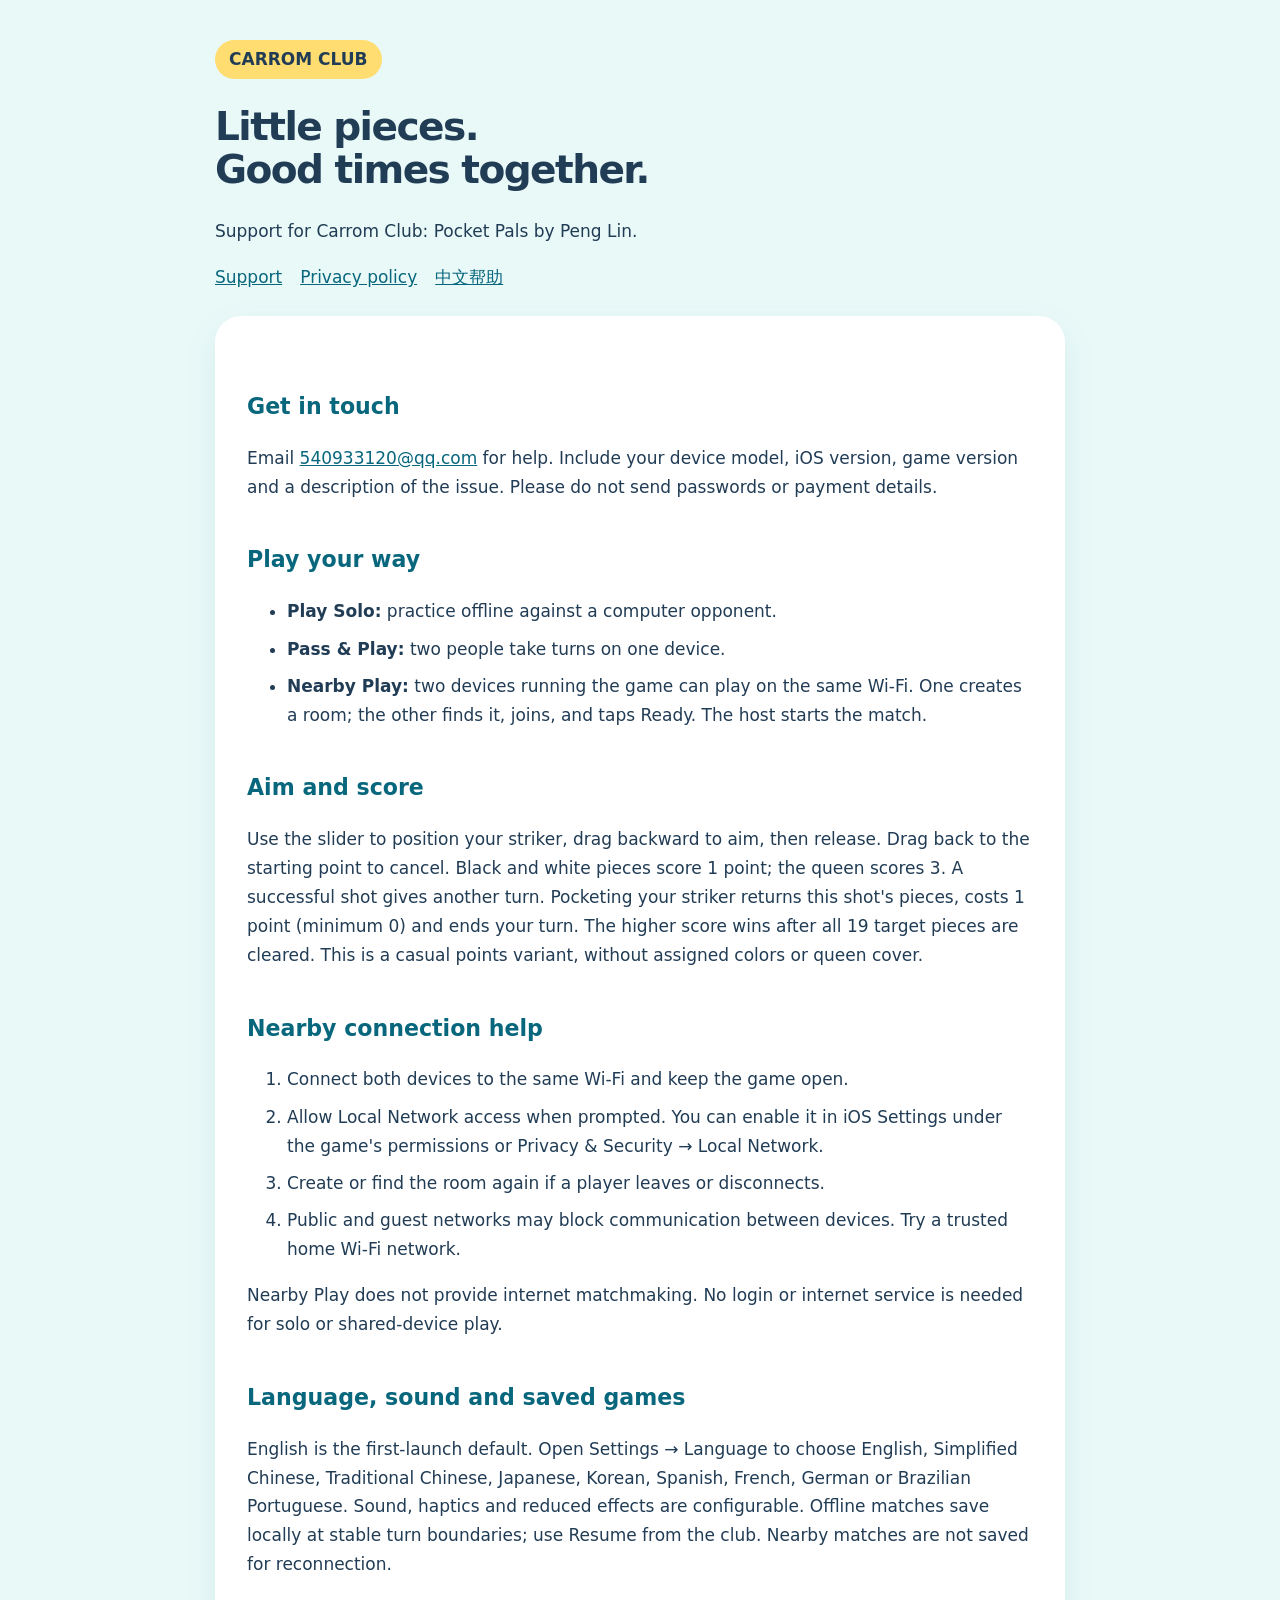
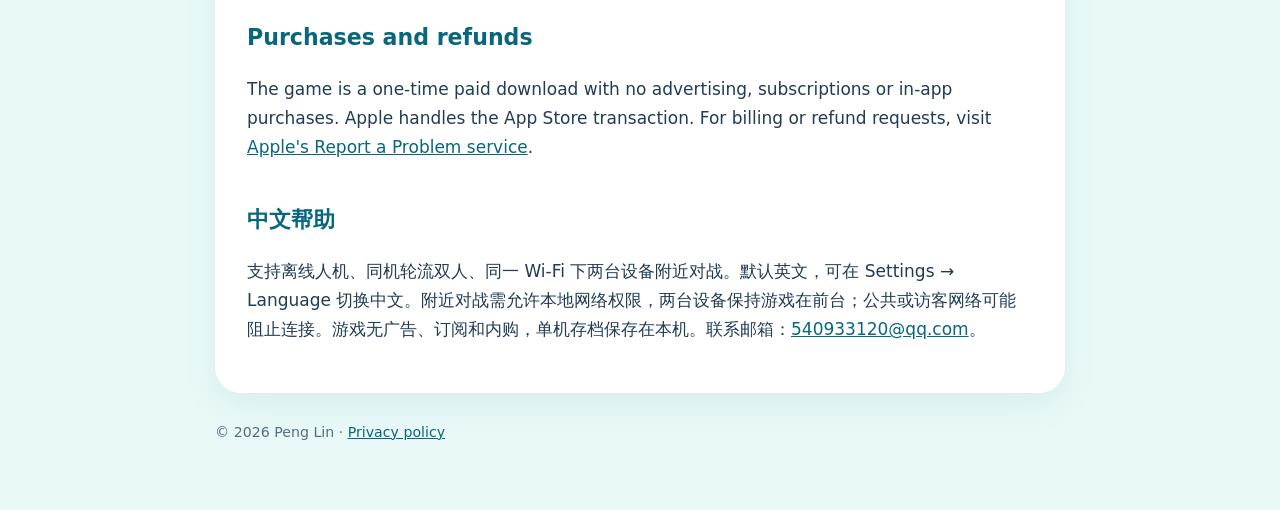
==== index.html @ e0d89e82 "Publish Carrom Club support and privacy policy" ====
<!doctype html><html lang="en"><meta charset="utf-8"><meta name="viewport" content="width=device-width,initial-scale=1"><title>Carrom Club: Pocket Pals — Support</title><link rel="stylesheet" href="style.css"><header><span class="badge">CARROM CLUB</span><h1>Little pieces.<br>Good times together.</h1><p>Support for Carrom Club: Pocket Pals by Peng Lin.</p><nav><a href="index.html">Support</a><a href="privacy.html">Privacy policy</a><a href="#zh">中文帮助</a></nav></header><main><h2>Get in touch</h2><p>Email <a href="mailto:540933120@qq.com">540933120@qq.com</a> for help. Include your device model, iOS version, game version and a description of the issue. Please do not send passwords or payment details.</p><h2>Play your way</h2><ul><li><strong>Play Solo:</strong> practice offline against a computer opponent.</li><li><strong>Pass &amp; Play:</strong> two people take turns on one device.</li><li><strong>Nearby Play:</strong> two devices running the game can play on the same Wi-Fi. One creates a room; the other finds it, joins, and taps Ready. The host starts the match.</li></ul><h2>Aim and score</h2><p>Use the slider to position your striker, drag backward to aim, then release. Drag back to the starting point to cancel. Black and white pieces score 1 point; the queen scores 3. A successful shot gives another turn. Pocketing your striker returns this shot's pieces, costs 1 point (minimum 0) and ends your turn. The higher score wins after all 19 target pieces are cleared. This is a casual points variant, without assigned colors or queen cover.</p><h2>Nearby connection help</h2><ol><li>Connect both devices to the same Wi-Fi and keep the game open.</li><li>Allow Local Network access when prompted. You can enable it in iOS Settings under the game's permissions or Privacy &amp; Security → Local Network.</li><li>Create or find the room again if a player leaves or disconnects.</li><li>Public and guest networks may block communication between devices. Try a trusted home Wi-Fi network.</li></ol><p>Nearby Play does not provide internet matchmaking. No login or internet service is needed for solo or shared-device play.</p><h2>Language, sound and saved games</h2><p>English is the first-launch default. Open Settings → Language to choose English, Simplified Chinese, Traditional Chinese, Japanese, Korean, Spanish, French, German or Brazilian Portuguese. Sound, haptics and reduced effects are configurable. Offline matches save locally at stable turn boundaries; use Resume from the club. Nearby matches are not saved for reconnection.</p><h2>Purchases and refunds</h2><p>The game is a one-time paid download with no advertising, subscriptions or in-app purchases. Apple handles the App Store transaction. For billing or refund requests, visit <a href="https://reportaproblem.apple.com/">Apple's Report a Problem service</a>.</p><h2 id="zh">中文帮助</h2><p>支持离线人机、同机轮流双人、同一 Wi-Fi 下两台设备附近对战。默认英文，可在 Settings → Language 切换中文。附近对战需允许本地网络权限，两台设备保持游戏在前台；公共或访客网络可能阻止连接。游戏无广告、订阅和内购，单机存档保存在本机。联系邮箱：<a href="mailto:540933120@qq.com">540933120@qq.com</a>。</p></main><footer><small>© 2026 Peng Lin · <a href="privacy.html">Privacy policy</a></small></footer></html>
---- style.css ----
:root{font:17px/1.7 system-ui,sans-serif;color:#213c55;background:#e9f9f8}body{max-width:850px;margin:0 auto;padding:40px 22px}header,main,footer{margin-bottom:24px}main{background:white;border-radius:26px;padding:32px;box-shadow:0 12px 35px #08677d14}h1{font-size:2.3rem;line-height:1.1;letter-spacing:-.04em}h2{font-size:1.3rem;margin-top:1.8em;color:#08677d}a{color:#08677d}nav a{margin-right:18px}small{color:#536f7e}.badge{display:inline-block;background:#ffdd70;padding:5px 14px;border-radius:20px;font-weight:700}li{margin-bottom:.5em}@media(max-width:500px){body{padding:24px 16px}main{padding:22px}h1{font-size:2rem}}
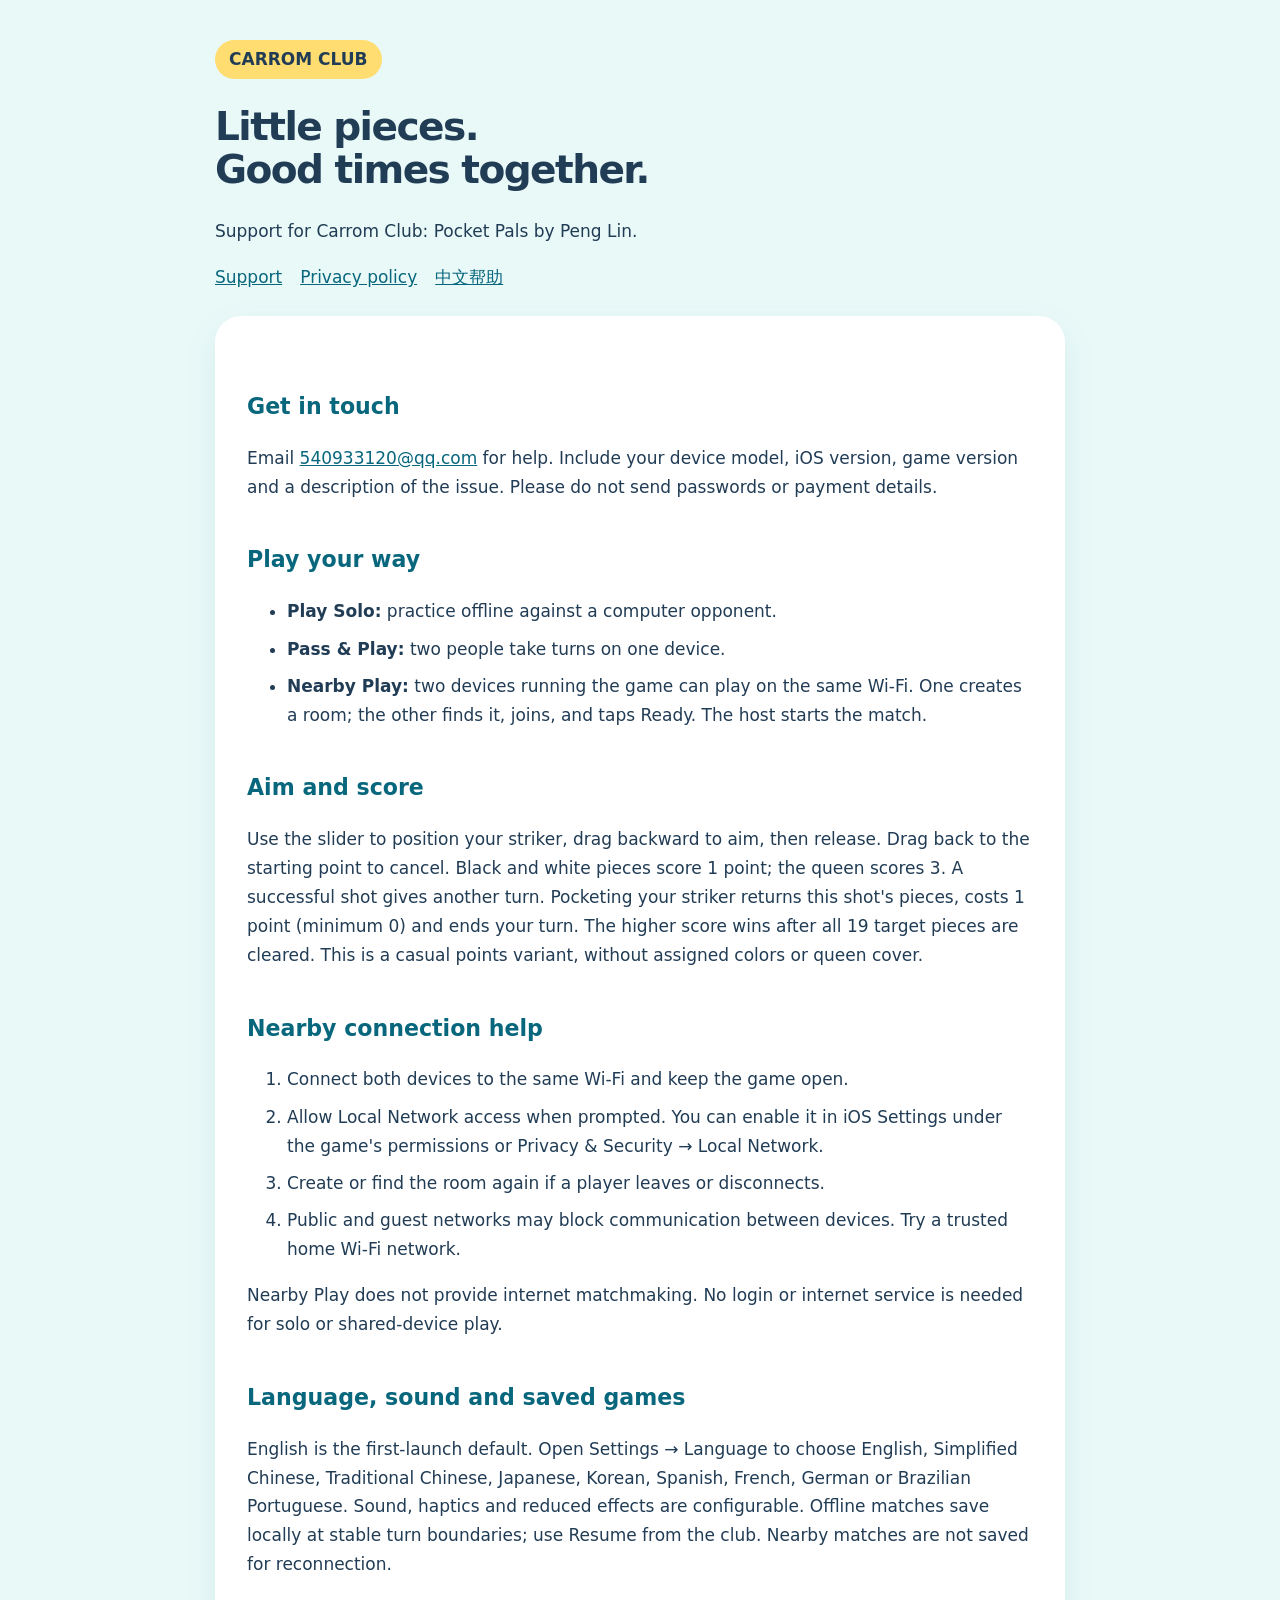
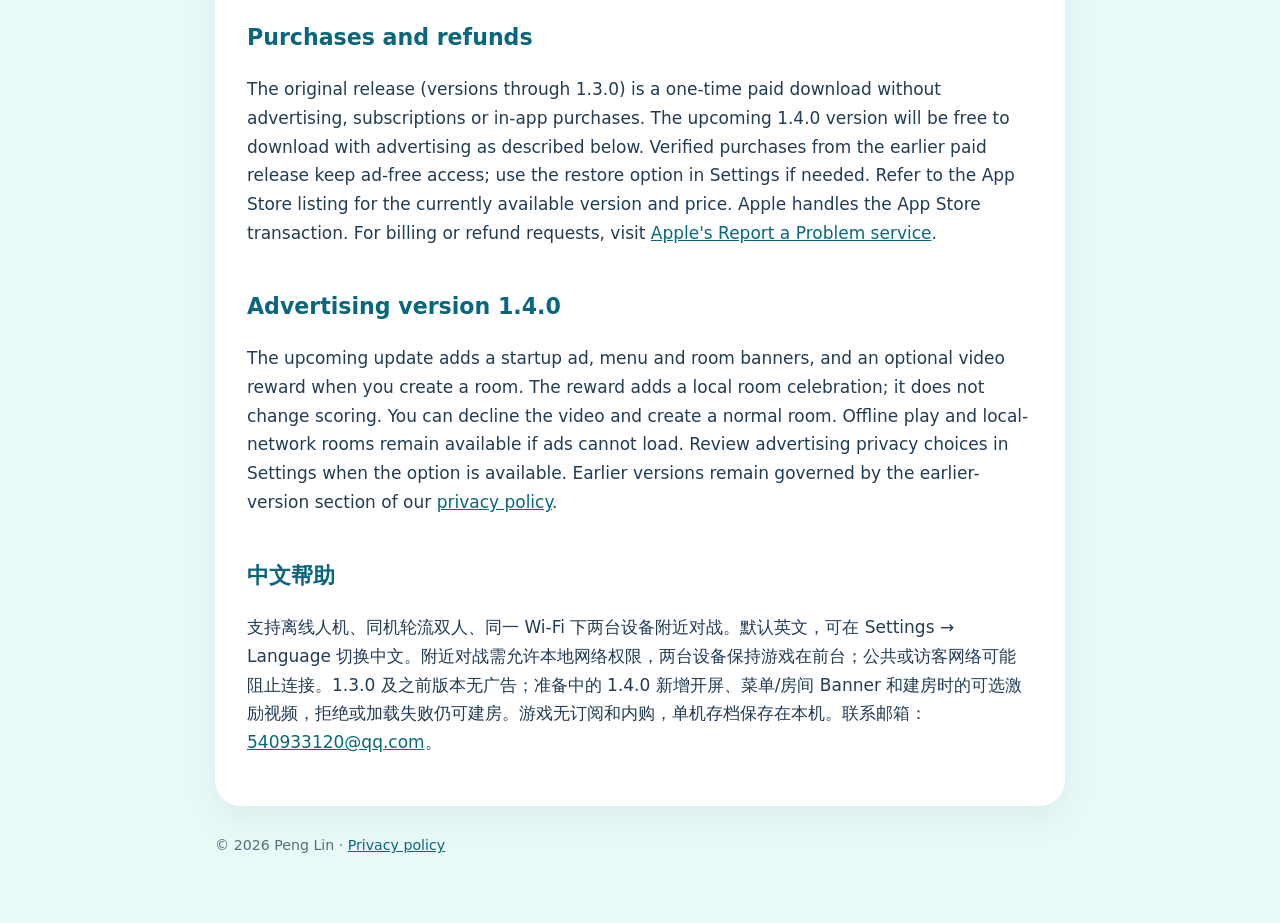
==== commit cab7528f: "Document upcoming free advertising version and legacy ad-free access" ====
--- a/index.html
+++ b/index.html
@@ -1 +1 @@
-<!doctype html><html lang="en"><meta charset="utf-8"><meta name="viewport" content="width=device-width,initial-scale=1"><title>Carrom Club: Pocket Pals — Support</title><link rel="stylesheet" href="style.css"><header><span class="badge">CARROM CLUB</span><h1>Little pieces.<br>Good times together.</h1><p>Support for Carrom Club: Pocket Pals by Peng Lin.</p><nav><a href="index.html">Support</a><a href="privacy.html">Privacy policy</a><a href="#zh">中文帮助</a></nav></header><main><h2>Get in touch</h2><p>Email <a href="mailto:540933120@qq.com">540933120@qq.com</a> for help. Include your device model, iOS version, game version and a description of the issue. Please do not send passwords or payment details.</p><h2>Play your way</h2><ul><li><strong>Play Solo:</strong> practice offline against a computer opponent.</li><li><strong>Pass &amp; Play:</strong> two people take turns on one device.</li><li><strong>Nearby Play:</strong> two devices running the game can play on the same Wi-Fi. One creates a room; the other finds it, joins, and taps Ready. The host starts the match.</li></ul><h2>Aim and score</h2><p>Use the slider to position your striker, drag backward to aim, then release. Drag back to the starting point to cancel. Black and white pieces score 1 point; the queen scores 3. A successful shot gives another turn. Pocketing your striker returns this shot's pieces, costs 1 point (minimum 0) and ends your turn. The higher score wins after all 19 target pieces are cleared. This is a casual points variant, without assigned colors or queen cover.</p><h2>Nearby connection help</h2><ol><li>Connect both devices to the same Wi-Fi and keep the game open.</li><li>Allow Local Network access when prompted. You can enable it in iOS Settings under the game's permissions or Privacy &amp; Security → Local Network.</li><li>Create or find the room again if a player leaves or disconnects.</li><li>Public and guest networks may block communication between devices. Try a trusted home Wi-Fi network.</li></ol><p>Nearby Play does not provide internet matchmaking. No login or internet service is needed for solo or shared-device play.</p><h2>Language, sound and saved games</h2><p>English is the first-launch default. Open Settings → Language to choose English, Simplified Chinese, Traditional Chinese, Japanese, Korean, Spanish, French, German or Brazilian Portuguese. Sound, haptics and reduced effects are configurable. Offline matches save locally at stable turn boundaries; use Resume from the club. Nearby matches are not saved for reconnection.</p><h2>Purchases and refunds</h2><p>The game is a one-time paid download with no advertising, subscriptions or in-app purchases. Apple handles the App Store transaction. For billing or refund requests, visit <a href="https://reportaproblem.apple.com/">Apple's Report a Problem service</a>.</p><h2 id="zh">中文帮助</h2><p>支持离线人机、同机轮流双人、同一 Wi-Fi 下两台设备附近对战。默认英文，可在 Settings → Language 切换中文。附近对战需允许本地网络权限，两台设备保持游戏在前台；公共或访客网络可能阻止连接。游戏无广告、订阅和内购，单机存档保存在本机。联系邮箱：<a href="mailto:540933120@qq.com">540933120@qq.com</a>。</p></main><footer><small>© 2026 Peng Lin · <a href="privacy.html">Privacy policy</a></small></footer></html>
+<!doctype html><html lang="en"><meta charset="utf-8"><meta name="viewport" content="width=device-width,initial-scale=1"><title>Carrom Club: Pocket Pals — Support</title><link rel="stylesheet" href="style.css"><header><span class="badge">CARROM CLUB</span><h1>Little pieces.<br>Good times together.</h1><p>Support for Carrom Club: Pocket Pals by Peng Lin.</p><nav><a href="index.html">Support</a><a href="privacy.html">Privacy policy</a><a href="#zh">中文帮助</a></nav></header><main><h2>Get in touch</h2><p>Email <a href="mailto:540933120@qq.com">540933120@qq.com</a> for help. Include your device model, iOS version, game version and a description of the issue. Please do not send passwords or payment details.</p><h2>Play your way</h2><ul><li><strong>Play Solo:</strong> practice offline against a computer opponent.</li><li><strong>Pass &amp; Play:</strong> two people take turns on one device.</li><li><strong>Nearby Play:</strong> two devices running the game can play on the same Wi-Fi. One creates a room; the other finds it, joins, and taps Ready. The host starts the match.</li></ul><h2>Aim and score</h2><p>Use the slider to position your striker, drag backward to aim, then release. Drag back to the starting point to cancel. Black and white pieces score 1 point; the queen scores 3. A successful shot gives another turn. Pocketing your striker returns this shot's pieces, costs 1 point (minimum 0) and ends your turn. The higher score wins after all 19 target pieces are cleared. This is a casual points variant, without assigned colors or queen cover.</p><h2>Nearby connection help</h2><ol><li>Connect both devices to the same Wi-Fi and keep the game open.</li><li>Allow Local Network access when prompted. You can enable it in iOS Settings under the game's permissions or Privacy &amp; Security → Local Network.</li><li>Create or find the room again if a player leaves or disconnects.</li><li>Public and guest networks may block communication between devices. Try a trusted home Wi-Fi network.</li></ol><p>Nearby Play does not provide internet matchmaking. No login or internet service is needed for solo or shared-device play.</p><h2>Language, sound and saved games</h2><p>English is the first-launch default. Open Settings → Language to choose English, Simplified Chinese, Traditional Chinese, Japanese, Korean, Spanish, French, German or Brazilian Portuguese. Sound, haptics and reduced effects are configurable. Offline matches save locally at stable turn boundaries; use Resume from the club. Nearby matches are not saved for reconnection.</p><h2>Purchases and refunds</h2><p>The original release (versions through 1.3.0) is a one-time paid download without advertising, subscriptions or in-app purchases. The upcoming 1.4.0 version will be free to download with advertising as described below. Verified purchases from the earlier paid release keep ad-free access; use the restore option in Settings if needed. Refer to the App Store listing for the currently available version and price. Apple handles the App Store transaction. For billing or refund requests, visit <a href="https://reportaproblem.apple.com/">Apple's Report a Problem service</a>.</p><h2>Advertising version 1.4.0</h2><p>The upcoming update adds a startup ad, menu and room banners, and an optional video reward when you create a room. The reward adds a local room celebration; it does not change scoring. You can decline the video and create a normal room. Offline play and local-network rooms remain available if ads cannot load. Review advertising privacy choices in Settings when the option is available. Earlier versions remain governed by the earlier-version section of our <a href="privacy.html">privacy policy</a>.</p><h2 id="zh">中文帮助</h2><p>支持离线人机、同机轮流双人、同一 Wi-Fi 下两台设备附近对战。默认英文，可在 Settings → Language 切换中文。附近对战需允许本地网络权限，两台设备保持游戏在前台；公共或访客网络可能阻止连接。1.3.0 及之前版本无广告；准备中的 1.4.0 新增开屏、菜单/房间 Banner 和建房时的可选激励视频，拒绝或加载失败仍可建房。游戏无订阅和内购，单机存档保存在本机。联系邮箱：<a href="mailto:540933120@qq.com">540933120@qq.com</a>。</p></main><footer><small>© 2026 Peng Lin · <a href="privacy.html">Privacy policy</a></small></footer></html>
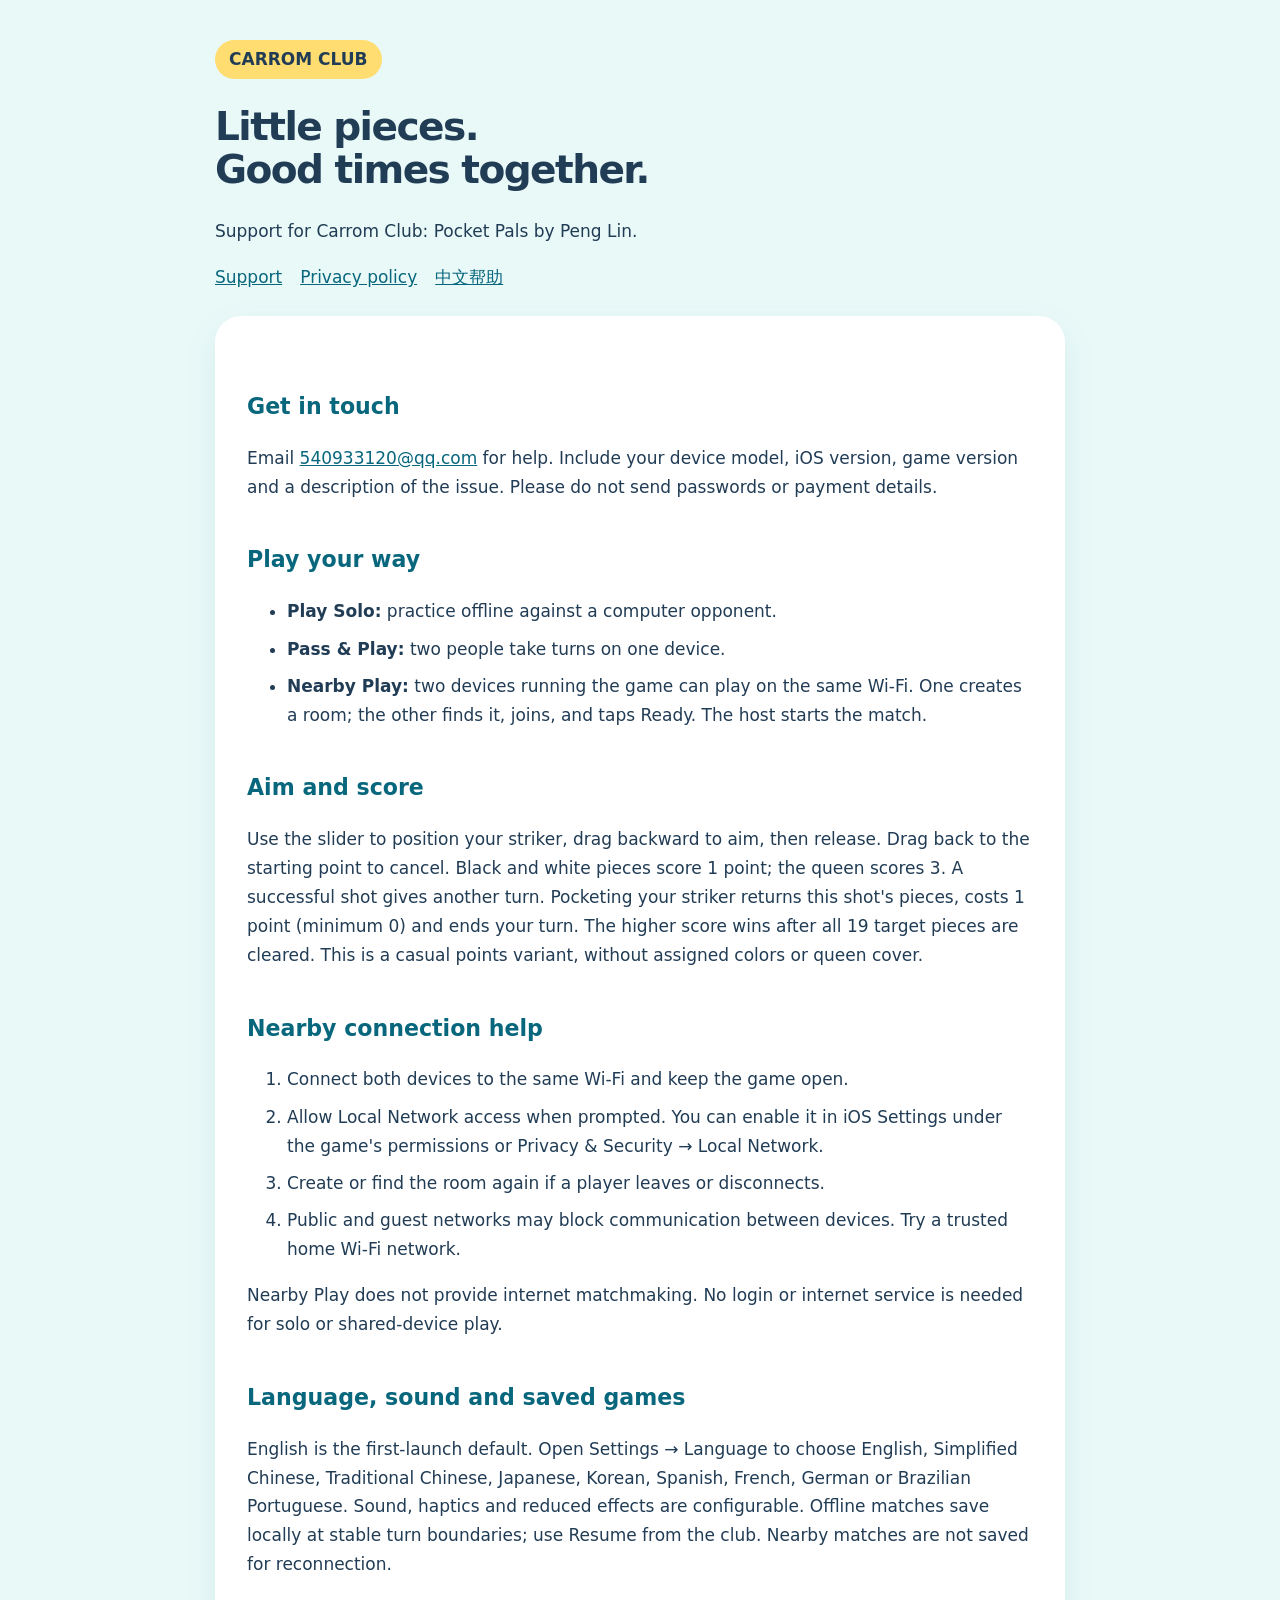
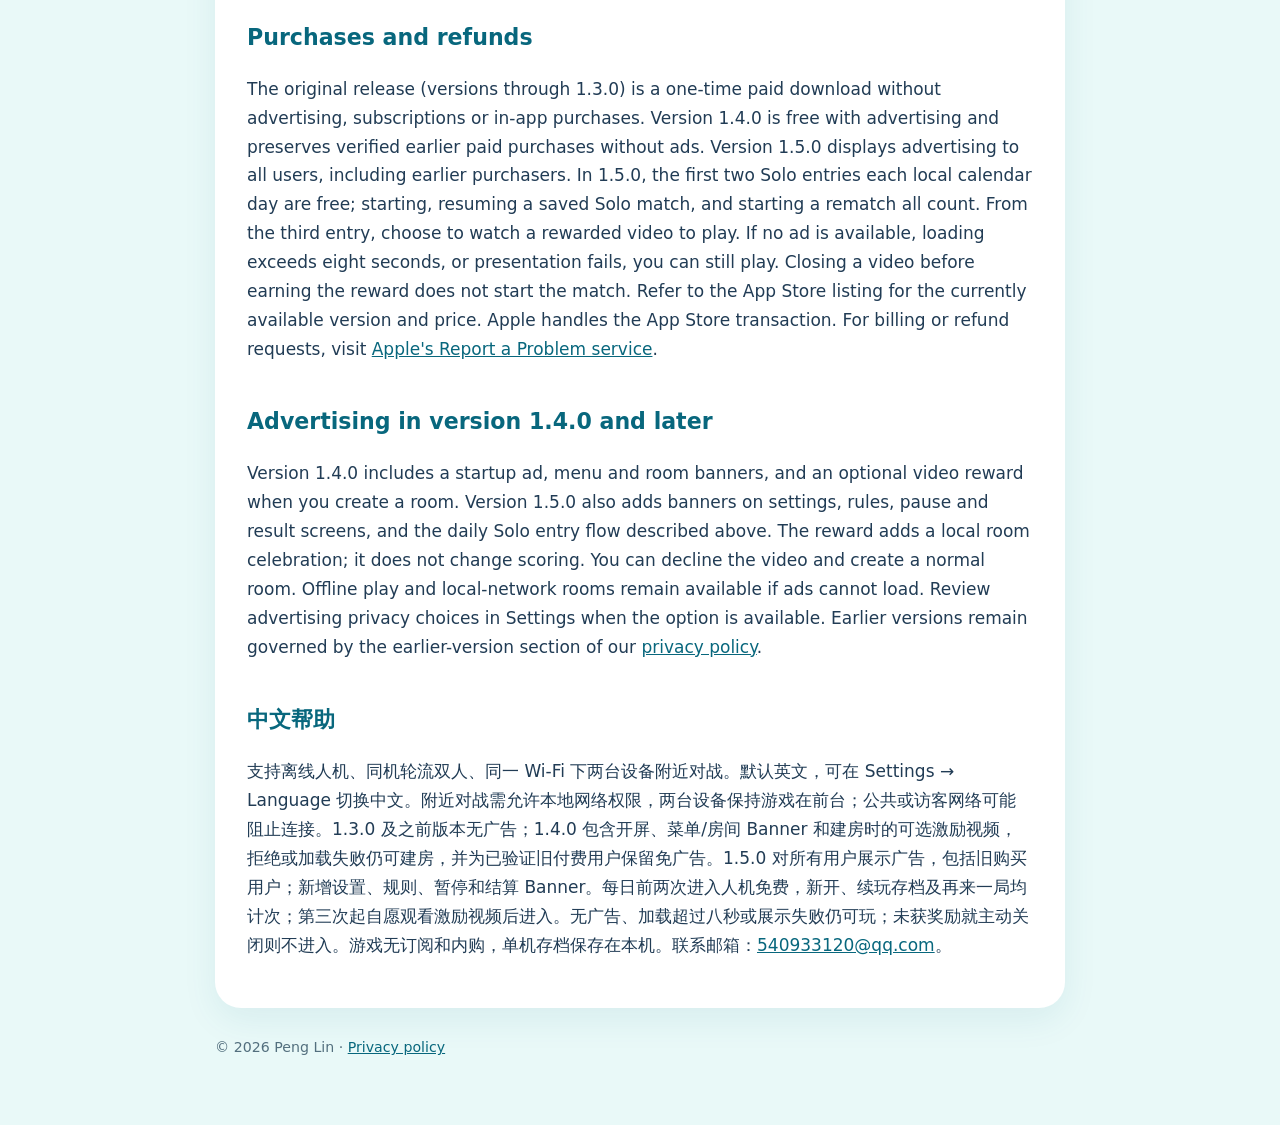
==== commit 2b0acb23: "docs: disclose 1.5.0 advertising and solo entry policy" ====
--- a/index.html
+++ b/index.html
@@ -1 +1 @@
-<!doctype html><html lang="en"><meta charset="utf-8"><meta name="viewport" content="width=device-width,initial-scale=1"><title>Carrom Club: Pocket Pals — Support</title><link rel="stylesheet" href="style.css"><header><span class="badge">CARROM CLUB</span><h1>Little pieces.<br>Good times together.</h1><p>Support for Carrom Club: Pocket Pals by Peng Lin.</p><nav><a href="index.html">Support</a><a href="privacy.html">Privacy policy</a><a href="#zh">中文帮助</a></nav></header><main><h2>Get in touch</h2><p>Email <a href="mailto:540933120@qq.com">540933120@qq.com</a> for help. Include your device model, iOS version, game version and a description of the issue. Please do not send passwords or payment details.</p><h2>Play your way</h2><ul><li><strong>Play Solo:</strong> practice offline against a computer opponent.</li><li><strong>Pass &amp; Play:</strong> two people take turns on one device.</li><li><strong>Nearby Play:</strong> two devices running the game can play on the same Wi-Fi. One creates a room; the other finds it, joins, and taps Ready. The host starts the match.</li></ul><h2>Aim and score</h2><p>Use the slider to position your striker, drag backward to aim, then release. Drag back to the starting point to cancel. Black and white pieces score 1 point; the queen scores 3. A successful shot gives another turn. Pocketing your striker returns this shot's pieces, costs 1 point (minimum 0) and ends your turn. The higher score wins after all 19 target pieces are cleared. This is a casual points variant, without assigned colors or queen cover.</p><h2>Nearby connection help</h2><ol><li>Connect both devices to the same Wi-Fi and keep the game open.</li><li>Allow Local Network access when prompted. You can enable it in iOS Settings under the game's permissions or Privacy &amp; Security → Local Network.</li><li>Create or find the room again if a player leaves or disconnects.</li><li>Public and guest networks may block communication between devices. Try a trusted home Wi-Fi network.</li></ol><p>Nearby Play does not provide internet matchmaking. No login or internet service is needed for solo or shared-device play.</p><h2>Language, sound and saved games</h2><p>English is the first-launch default. Open Settings → Language to choose English, Simplified Chinese, Traditional Chinese, Japanese, Korean, Spanish, French, German or Brazilian Portuguese. Sound, haptics and reduced effects are configurable. Offline matches save locally at stable turn boundaries; use Resume from the club. Nearby matches are not saved for reconnection.</p><h2>Purchases and refunds</h2><p>The original release (versions through 1.3.0) is a one-time paid download without advertising, subscriptions or in-app purchases. The upcoming 1.4.0 version will be free to download with advertising as described below. Verified purchases from the earlier paid release keep ad-free access; use the restore option in Settings if needed. Refer to the App Store listing for the currently available version and price. Apple handles the App Store transaction. For billing or refund requests, visit <a href="https://reportaproblem.apple.com/">Apple's Report a Problem service</a>.</p><h2>Advertising version 1.4.0</h2><p>The upcoming update adds a startup ad, menu and room banners, and an optional video reward when you create a room. The reward adds a local room celebration; it does not change scoring. You can decline the video and create a normal room. Offline play and local-network rooms remain available if ads cannot load. Review advertising privacy choices in Settings when the option is available. Earlier versions remain governed by the earlier-version section of our <a href="privacy.html">privacy policy</a>.</p><h2 id="zh">中文帮助</h2><p>支持离线人机、同机轮流双人、同一 Wi-Fi 下两台设备附近对战。默认英文，可在 Settings → Language 切换中文。附近对战需允许本地网络权限，两台设备保持游戏在前台；公共或访客网络可能阻止连接。1.3.0 及之前版本无广告；准备中的 1.4.0 新增开屏、菜单/房间 Banner 和建房时的可选激励视频，拒绝或加载失败仍可建房。游戏无订阅和内购，单机存档保存在本机。联系邮箱：<a href="mailto:540933120@qq.com">540933120@qq.com</a>。</p></main><footer><small>© 2026 Peng Lin · <a href="privacy.html">Privacy policy</a></small></footer></html>
+<!doctype html><html lang="en"><meta charset="utf-8"><meta name="viewport" content="width=device-width,initial-scale=1"><title>Carrom Club: Pocket Pals — Support</title><link rel="stylesheet" href="style.css"><header><span class="badge">CARROM CLUB</span><h1>Little pieces.<br>Good times together.</h1><p>Support for Carrom Club: Pocket Pals by Peng Lin.</p><nav><a href="index.html">Support</a><a href="privacy.html">Privacy policy</a><a href="#zh">中文帮助</a></nav></header><main><h2>Get in touch</h2><p>Email <a href="mailto:540933120@qq.com">540933120@qq.com</a> for help. Include your device model, iOS version, game version and a description of the issue. Please do not send passwords or payment details.</p><h2>Play your way</h2><ul><li><strong>Play Solo:</strong> practice offline against a computer opponent.</li><li><strong>Pass &amp; Play:</strong> two people take turns on one device.</li><li><strong>Nearby Play:</strong> two devices running the game can play on the same Wi-Fi. One creates a room; the other finds it, joins, and taps Ready. The host starts the match.</li></ul><h2>Aim and score</h2><p>Use the slider to position your striker, drag backward to aim, then release. Drag back to the starting point to cancel. Black and white pieces score 1 point; the queen scores 3. A successful shot gives another turn. Pocketing your striker returns this shot's pieces, costs 1 point (minimum 0) and ends your turn. The higher score wins after all 19 target pieces are cleared. This is a casual points variant, without assigned colors or queen cover.</p><h2>Nearby connection help</h2><ol><li>Connect both devices to the same Wi-Fi and keep the game open.</li><li>Allow Local Network access when prompted. You can enable it in iOS Settings under the game's permissions or Privacy &amp; Security → Local Network.</li><li>Create or find the room again if a player leaves or disconnects.</li><li>Public and guest networks may block communication between devices. Try a trusted home Wi-Fi network.</li></ol><p>Nearby Play does not provide internet matchmaking. No login or internet service is needed for solo or shared-device play.</p><h2>Language, sound and saved games</h2><p>English is the first-launch default. Open Settings → Language to choose English, Simplified Chinese, Traditional Chinese, Japanese, Korean, Spanish, French, German or Brazilian Portuguese. Sound, haptics and reduced effects are configurable. Offline matches save locally at stable turn boundaries; use Resume from the club. Nearby matches are not saved for reconnection.</p><h2>Purchases and refunds</h2><p>The original release (versions through 1.3.0) is a one-time paid download without advertising, subscriptions or in-app purchases. Version 1.4.0 is free with advertising and preserves verified earlier paid purchases without ads. Version 1.5.0 displays advertising to all users, including earlier purchasers. In 1.5.0, the first two Solo entries each local calendar day are free; starting, resuming a saved Solo match, and starting a rematch all count. From the third entry, choose to watch a rewarded video to play. If no ad is available, loading exceeds eight seconds, or presentation fails, you can still play. Closing a video before earning the reward does not start the match. Refer to the App Store listing for the currently available version and price. Apple handles the App Store transaction. For billing or refund requests, visit <a href="https://reportaproblem.apple.com/">Apple's Report a Problem service</a>.</p><h2>Advertising in version 1.4.0 and later</h2><p>Version 1.4.0 includes a startup ad, menu and room banners, and an optional video reward when you create a room. Version 1.5.0 also adds banners on settings, rules, pause and result screens, and the daily Solo entry flow described above. The reward adds a local room celebration; it does not change scoring. You can decline the video and create a normal room. Offline play and local-network rooms remain available if ads cannot load. Review advertising privacy choices in Settings when the option is available. Earlier versions remain governed by the earlier-version section of our <a href="privacy.html">privacy policy</a>.</p><h2 id="zh">中文帮助</h2><p>支持离线人机、同机轮流双人、同一 Wi-Fi 下两台设备附近对战。默认英文，可在 Settings → Language 切换中文。附近对战需允许本地网络权限，两台设备保持游戏在前台；公共或访客网络可能阻止连接。1.3.0 及之前版本无广告；1.4.0 包含开屏、菜单/房间 Banner 和建房时的可选激励视频，拒绝或加载失败仍可建房，并为已验证旧付费用户保留免广告。1.5.0 对所有用户展示广告，包括旧购买用户；新增设置、规则、暂停和结算 Banner。每日前两次进入人机免费，新开、续玩存档及再来一局均计次；第三次起自愿观看激励视频后进入。无广告、加载超过八秒或展示失败仍可玩；未获奖励就主动关闭则不进入。游戏无订阅和内购，单机存档保存在本机。联系邮箱：<a href="mailto:540933120@qq.com">540933120@qq.com</a>。</p></main><footer><small>© 2026 Peng Lin · <a href="privacy.html">Privacy policy</a></small></footer></html>
